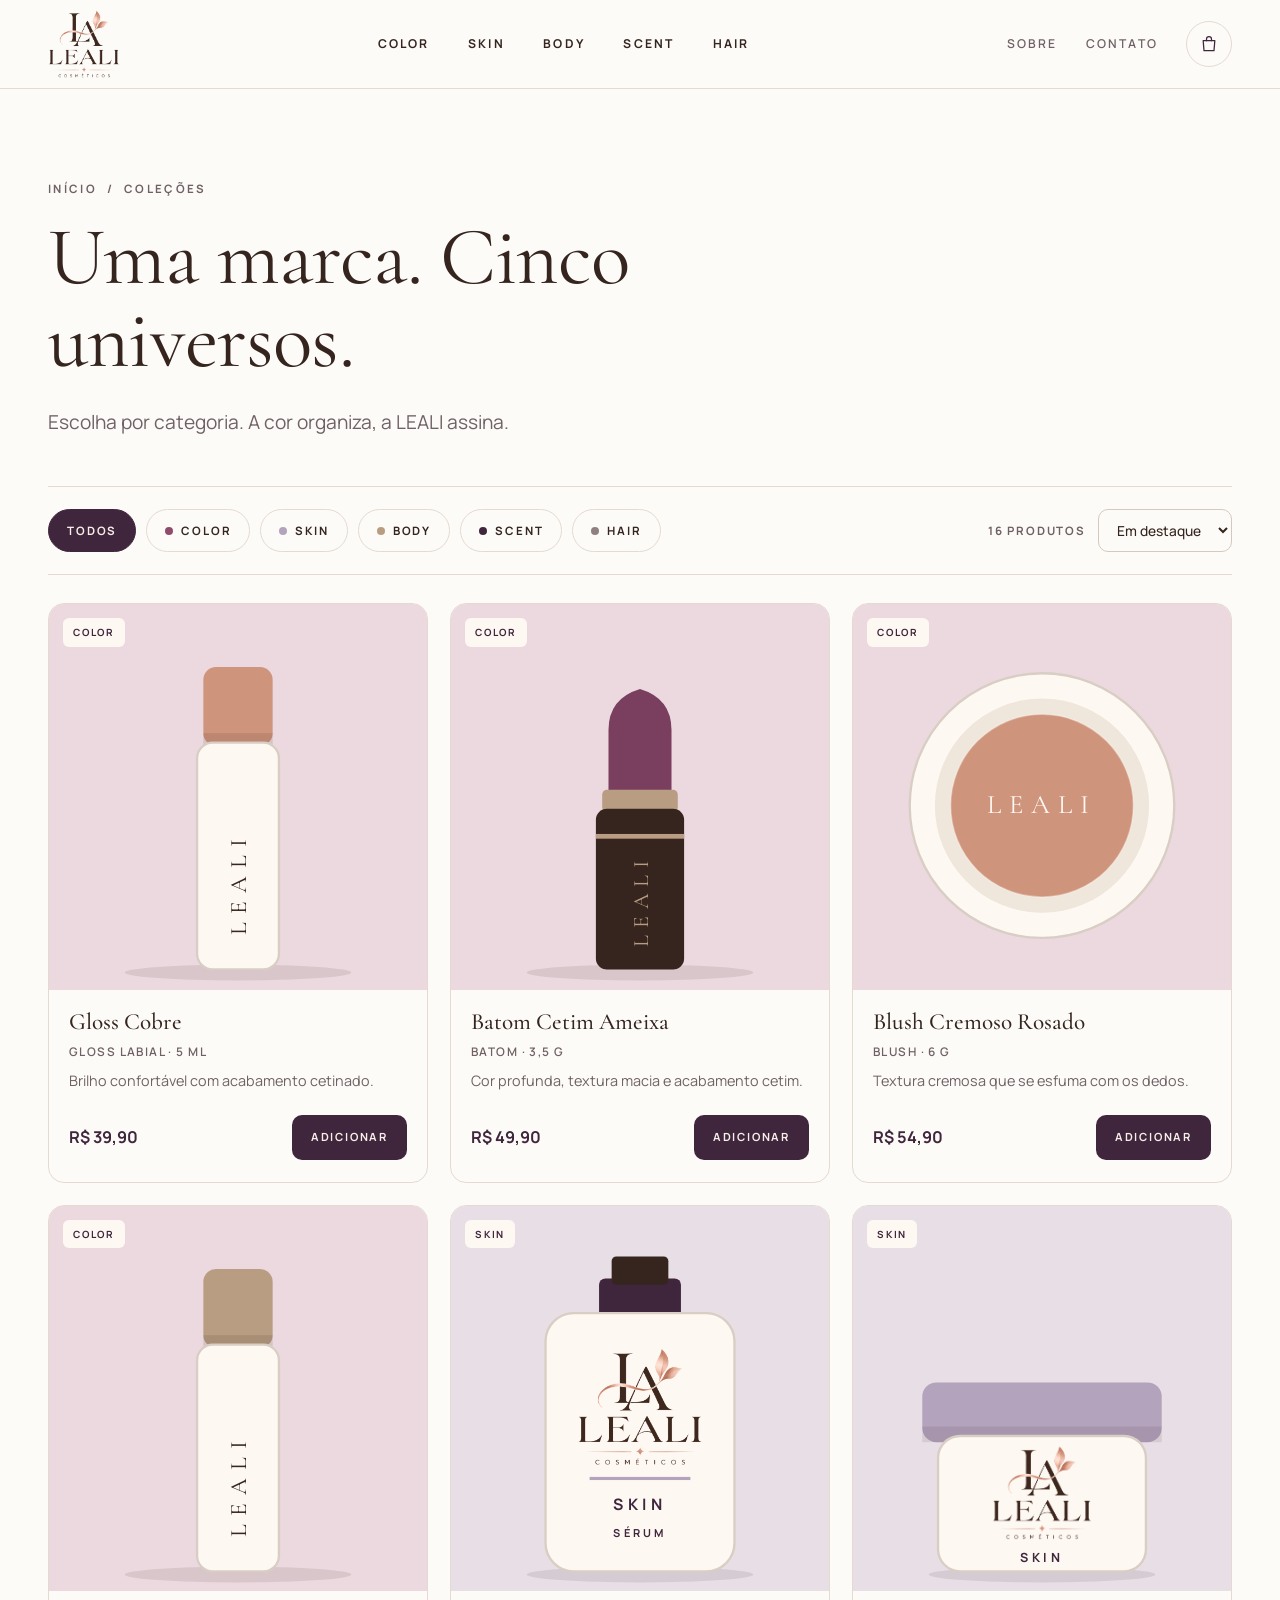
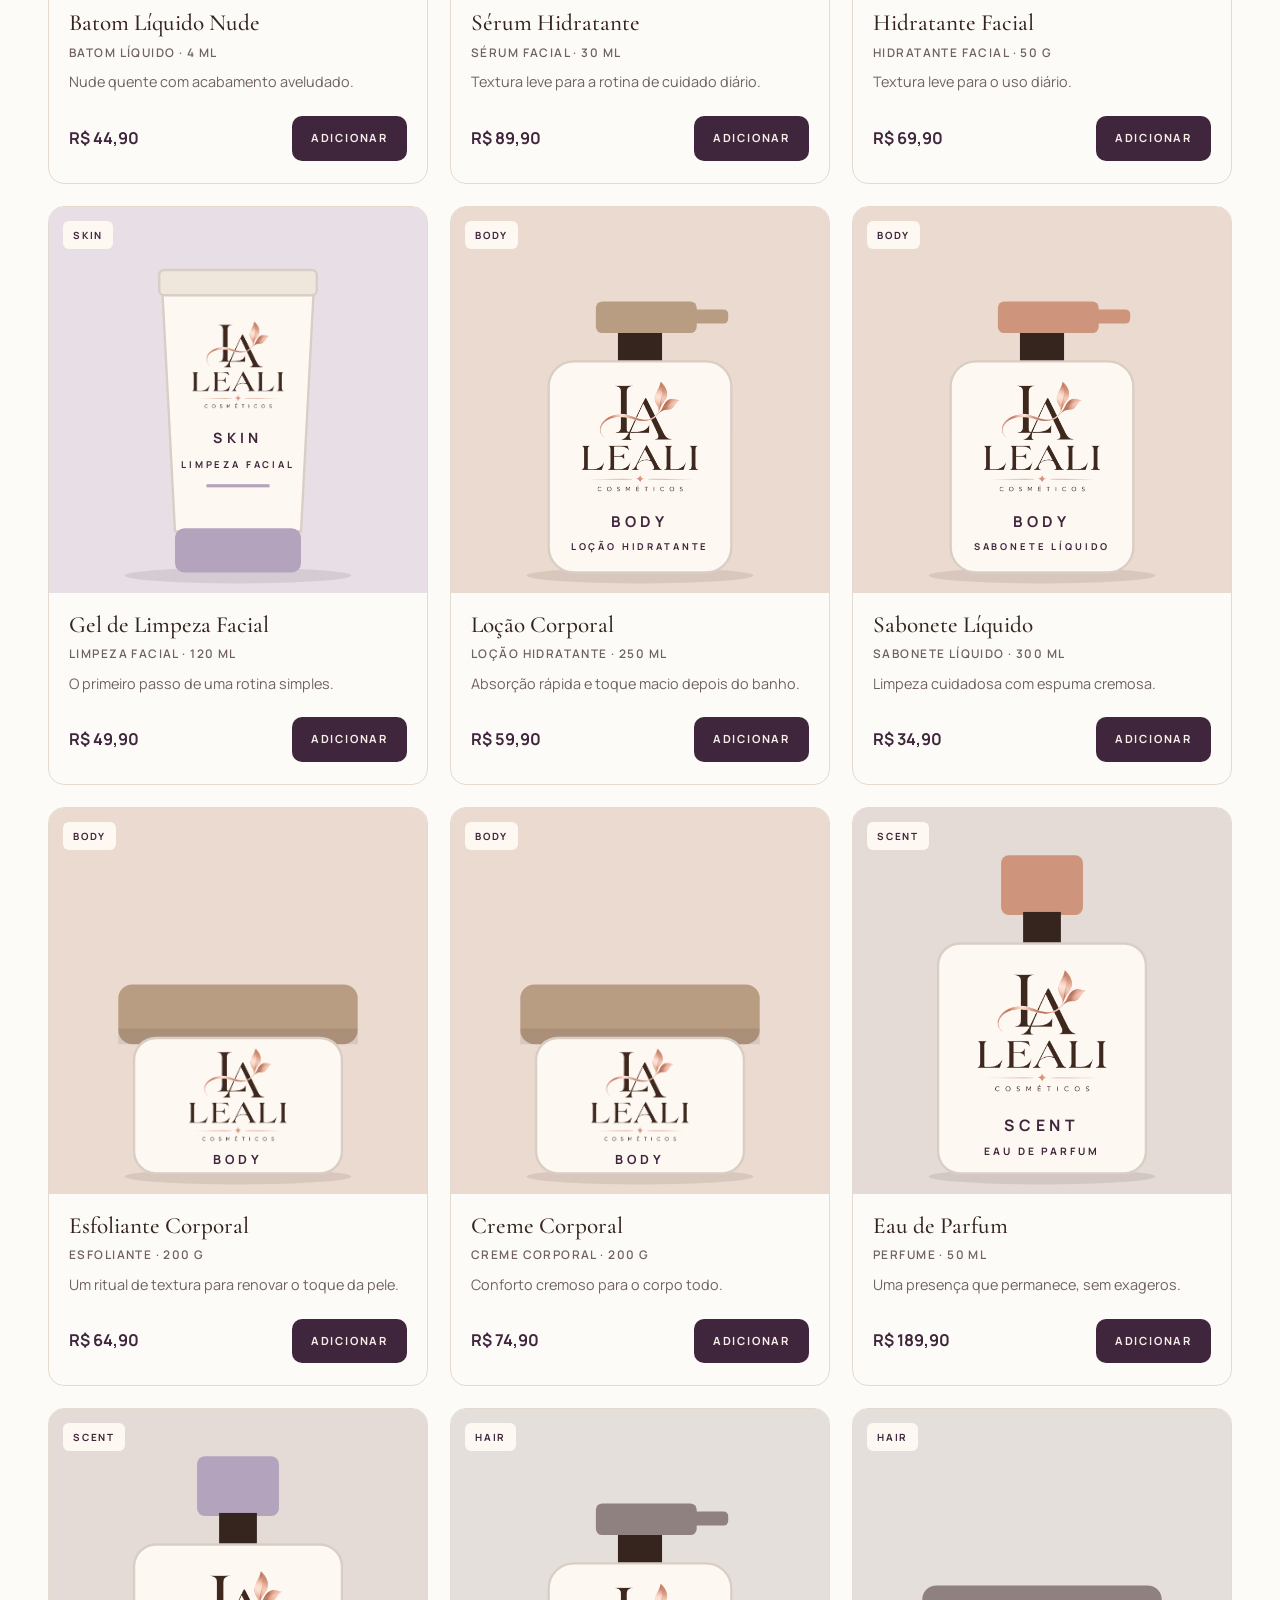
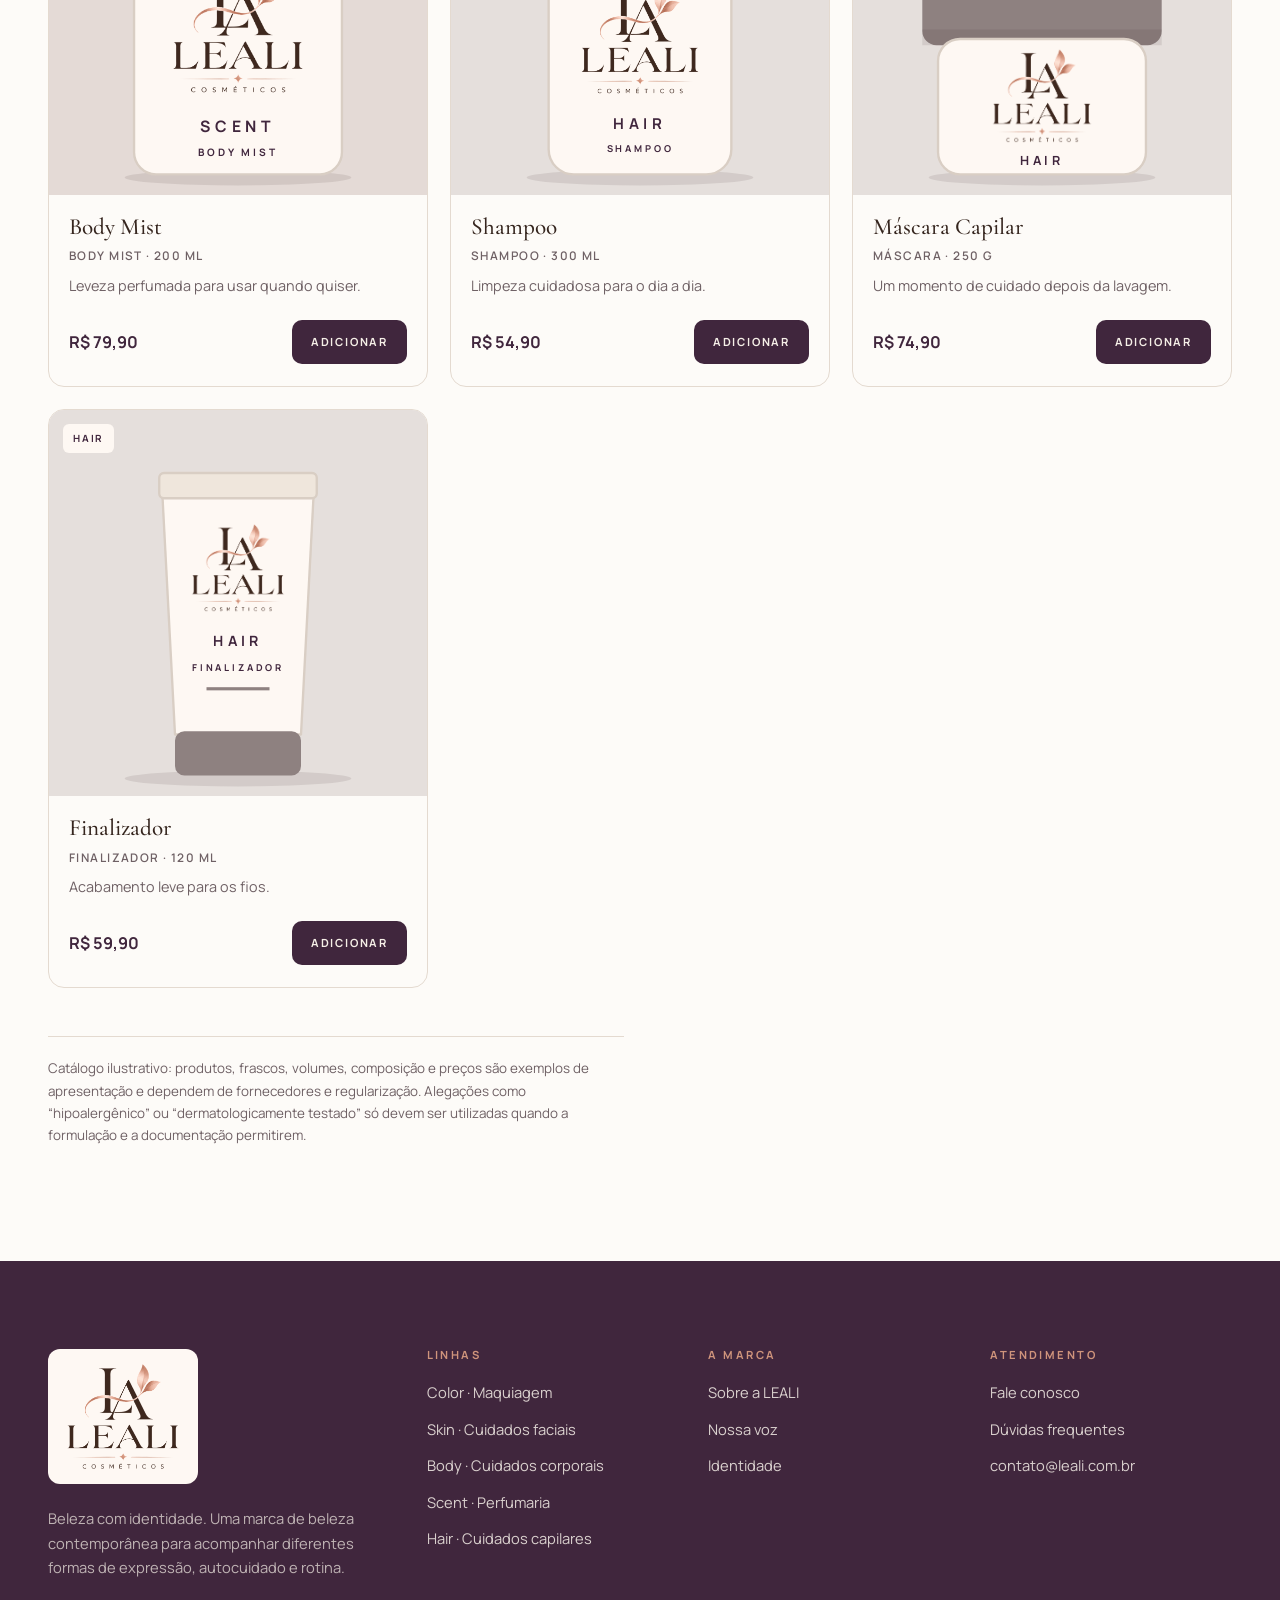
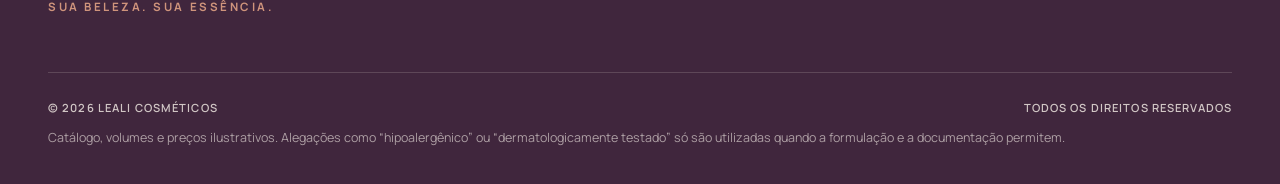
==== colecoes.html @ a70179df "Site LEALI Cosméticos Site estático baseado no Manual de Identidade Visual: Início, Coleções, Sobre " ====
<!doctype html>
<html lang="pt-BR">
<head>
<meta charset="utf-8">
<meta name="viewport" content="width=device-width, initial-scale=1">
<title>Coleções — LEALI Cosméticos</title>
<meta name="description" content="Conheça as cinco linhas LEALI: Color, Skin, Body, Scent e Hair. Maquiagem, cuidados faciais, corporais, perfumaria e cabelos.">
<meta name="theme-color" content="#40263D">
<link rel="icon" href="assets/favicon.svg" type="image/svg+xml">
<meta property="og:type" content="website">
<meta property="og:locale" content="pt_BR">
<meta property="og:site_name" content="LEALI Cosméticos">
<meta property="og:title" content="Coleções — LEALI Cosméticos">
<meta property="og:description" content="Conheça as cinco linhas LEALI: Color, Skin, Body, Scent e Hair. Maquiagem, cuidados faciais, corporais, perfumaria e cabelos.">
<meta property="og:image" content="https://victorhmrod.github.io/leali/assets/og.png">
<link rel="preconnect" href="https://fonts.googleapis.com">
<link rel="preconnect" href="https://fonts.gstatic.com" crossorigin>
<link href="https://fonts.googleapis.com/css2?family=Cormorant+Garamond:ital,wght@0,300;0,400;0,500;0,600;1,300;1,400;1,500&family=Manrope:wght@400;500;600;700;800&display=swap" rel="stylesheet">
<link rel="stylesheet" href="css/style.css">
</head>
<body data-page="colecoes">
<div id="site-header"></div>
<main id="conteudo">

<section class="page-hero">
  <div class="container">
    <nav class="crumbs" aria-label="Você está em"><a href="index.html">Início</a><span>/</span><span>Coleções</span></nav>
    <h1 class="display">Uma marca. Cinco universos.</h1>
    <p class="lead">Escolha por categoria. A cor organiza, a LEALI assina.</p>
  </div>
</section>
<section class="section" style="padding-top:0">
  <div class="container">
    <div class="shop-top">
      <div class="chips" id="chips" role="group" aria-label="Filtrar por linha"></div>
      <div class="sort"><span id="count" aria-live="polite"></span><label for="sort" class="sr-only">Ordenar por</label>
        <select class="select" id="sort"><option value="rel">Em destaque</option><option value="asc">Menor preço</option><option value="desc">Maior preço</option><option value="az">Nome (A–Z)</option></select>
      </div>
    </div>
    <div class="line-banner" id="line-banner" hidden></div>
    <div class="product-grid product-grid--3" id="shop-grid" style="margin-top:28px"></div>
    <p class="demo-note">Catálogo ilustrativo: produtos, frascos, volumes, composição e preços são exemplos de apresentação e dependem de fornecedores e regularização. Alegações como “hipoalergênico” ou “dermatologicamente testado” só devem ser utilizadas quando a formulação e a documentação permitirem.</p>
  </div>
</section>
</main>
<div id="site-footer"></div>
<script src="js/config.js"></script>
<script src="js/products.js"></script>
<script src="js/main.js"></script>
</body>
</html>
---- css/style.css ----
/* ==========================================================
   LEALI Cosméticos — folha de estilo
   Identidade: Manual de Identidade Visual (Edição 02)
   Tipografia: Cormorant Garamond (editorial) + Manrope (funcional)
   Sem neons, sem brilhos, sem degradês chamativos: só a paleta da marca.
   ========================================================== */

:root {
  /* Paleta oficial */
  --ameixa: #40263D;
  --ameixa-hover: #523250;
  --marfim: #F5EFE7;
  --cacau: #35251E;
  --cobre: #CF947C;
  --lavanda: #B4A3BD;
  --champagne: #B99D83;

  /* Apoio */
  --arte: #FEF8F3;          /* fundo da arte original da logo */
  --papel: #FDFBF8;         /* branco quente das páginas claras */
  --linha: #E4DAD0;
  --texto: #35251E;
  --texto-suave: #6F6165;
  --cobre-texto: #9C5B45;   /* cobre escurecido para texto sobre fundo claro */

  /* Cores das linhas */
  --color: #8E4C6A;
  --skin: #B4A3BD;
  --body: #B99D83;
  --scent: #40263D;
  --hair: #8E8180;

  /* Tons de fundo das linhas (suaves) */
  --tint-color: #EBD9DF;
  --tint-skin: #E8DFE6;
  --tint-body: #EBDACF;
  --tint-scent: #E4DAD6;
  --tint-hair: #E5DFDC;

  --serif: "Cormorant Garamond", "Cormorant", Georgia, "Times New Roman", serif;
  --sans: "Manrope", system-ui, -apple-system, "Segoe UI", Roboto, Helvetica, Arial, sans-serif;

  --raio: 16px;
  --raio-sm: 10px;
  --container: 1240px;
  --gutter: clamp(20px, 4vw, 48px);
  --header-h: 88px;
  --ease: cubic-bezier(.2, .7, .2, 1);
}

*, *::before, *::after { box-sizing: border-box; }
html { scroll-behavior: smooth; -webkit-text-size-adjust: 100%; }
body {
  margin: 0;
  font-family: var(--sans);
  font-size: 1rem;
  line-height: 1.65;
  color: var(--texto);
  background: var(--papel);
  -webkit-font-smoothing: antialiased;
  text-rendering: optimizeLegibility;
}
img, svg { max-width: 100%; display: block; }
a { color: inherit; text-decoration: none; }
button { font: inherit; color: inherit; cursor: pointer; }
h1, h2, h3, h4 { margin: 0; font-family: var(--serif); font-weight: 400; line-height: 1.08; letter-spacing: -0.01em; }
p { margin: 0; }
ul { margin: 0; padding: 0; list-style: none; }
:focus-visible { outline: 2px solid var(--ameixa); outline-offset: 3px; border-radius: 4px; }
.sr-only { position: absolute; width: 1px; height: 1px; overflow: hidden; clip: rect(0 0 0 0); white-space: nowrap; }
.skip { position: absolute; left: 16px; top: -60px; background: var(--ameixa); color: var(--marfim); padding: 10px 16px; border-radius: 8px; z-index: 200; transition: top .2s; }
.skip:focus { top: 12px; }

.container { width: 100%; max-width: calc(var(--container) + var(--gutter) * 2); margin: 0 auto; padding-inline: var(--gutter); }
.section { padding-block: clamp(64px, 9vw, 120px); }
.section--marfim { background: var(--marfim); }
.section--ameixa { background: var(--ameixa); color: var(--marfim); }
.section--tight { padding-block: clamp(40px, 6vw, 72px); }

/* ---------- Tipografia de apoio ---------- */
.eyebrow {
  font-family: var(--sans);
  font-size: .72rem;
  font-weight: 700;
  letter-spacing: .24em;
  text-transform: uppercase;
  color: var(--ameixa);
}
.eyebrow .num { color: var(--cobre-texto); margin-right: .6em; }
.section--ameixa .eyebrow, .on-dark .eyebrow { color: var(--cobre); }
.section--ameixa .eyebrow .num, .on-dark .eyebrow .num { color: var(--cobre); }

.display { font-size: clamp(2.6rem, 6.4vw, 5.2rem); font-weight: 400; line-height: 1.02; }
.h2 { font-size: clamp(2.1rem, 4.4vw, 3.5rem); font-weight: 400; line-height: 1.06; }
.h3 { font-size: clamp(1.5rem, 2.4vw, 1.9rem); font-weight: 500; }
.lead { font-size: clamp(1.05rem, 1.5vw, 1.2rem); color: var(--texto-suave); max-width: 58ch; }
.section--ameixa .lead, .on-dark .lead { color: rgba(245, 239, 231, .78); }
.serif-italic { font-style: italic; font-weight: 400; }
.rule { width: 72px; height: 2px; background: var(--cobre); border: 0; margin: 0; }

.section-head { display: grid; gap: 14px; margin-bottom: clamp(36px, 5vw, 60px); }
.section-head .lead { margin-top: 4px; }
.section-head--row { grid-template-columns: 1fr auto; align-items: end; gap: 24px; }
@media (max-width: 720px) { .section-head--row { grid-template-columns: 1fr; } }

/* ---------- Botões ---------- */
.btn {
  display: inline-flex; align-items: center; justify-content: center; gap: .6em;
  font-family: var(--sans); font-size: .76rem; font-weight: 700; letter-spacing: .16em; text-transform: uppercase;
  padding: 16px 28px; border-radius: 10px; border: 1px solid transparent;
  transition: background-color .25s var(--ease), color .25s var(--ease), border-color .25s var(--ease), transform .25s var(--ease);
}
.btn:active { transform: translateY(1px); }
.btn--primary { background: var(--ameixa); color: var(--marfim); }
.btn--primary:hover { background: var(--ameixa-hover); }
.btn--light { background: var(--marfim); color: var(--ameixa); }
.btn--light:hover { background: #fff; }
.btn--ghost { border-color: var(--ameixa); color: var(--ameixa); background: transparent; }
.btn--ghost:hover { background: var(--ameixa); color: var(--marfim); }
.on-dark .btn--ghost, .section--ameixa .btn--ghost { border-color: rgba(245,239,231,.55); color: var(--marfim); }
.on-dark .btn--ghost:hover, .section--ameixa .btn--ghost:hover { background: var(--marfim); color: var(--ameixa); }
.btn--sm { padding: 12px 18px; font-size: .7rem; }
.btn--block { width: 100%; }
.link-arrow { font-size: .74rem; font-weight: 700; letter-spacing: .16em; text-transform: uppercase; color: var(--ameixa); border-bottom: 1px solid var(--cobre); padding-bottom: 4px; transition: color .2s, border-color .2s; }
.link-arrow:hover { color: var(--cobre-texto); border-color: var(--ameixa); }

/* ---------- Header ---------- */
#site-header { position: sticky; top: 0; z-index: 60; }
.site-header { background: var(--papel); border-bottom: 1px solid var(--linha); }
.header-inner { display: grid; grid-template-columns: auto 1fr auto; align-items: center; gap: 32px; min-height: var(--header-h); }
.brand { display: block; line-height: 0; }
.brand img { height: 68px; width: auto; }
.main-nav { display: flex; justify-content: center; gap: clamp(18px, 3vw, 44px); }
.main-nav a, .header-links a {
  font-size: .76rem; font-weight: 700; letter-spacing: .18em; text-transform: uppercase;
  padding: 8px 0; position: relative; color: var(--cacau);
}
.main-nav a::after, .header-links a::after {
  content: ""; position: absolute; left: 0; right: 0; bottom: 2px; height: 1px; background: var(--cobre);
  transform: scaleX(0); transform-origin: left; transition: transform .3s var(--ease);
}
.main-nav a:hover::after, .main-nav a[aria-current="page"]::after, .header-links a:hover::after, .header-links a[aria-current="page"]::after { transform: scaleX(1); }
.header-actions { display: flex; align-items: center; gap: 28px; }
.header-links { display: flex; gap: 28px; }
.header-links a { font-weight: 600; color: var(--texto-suave); }
.icon-btn { position: relative; display: grid; place-items: center; width: 46px; height: 46px; border-radius: 50%; border: 1px solid var(--linha); background: transparent; transition: border-color .2s, background-color .2s; }
.icon-btn:hover { border-color: var(--ameixa); }
.icon-btn svg { width: 20px; height: 20px; stroke: var(--ameixa); fill: none; stroke-width: 1.5; stroke-linecap: round; stroke-linejoin: round; }
.cart-count {
  position: absolute; top: -4px; right: -4px; min-width: 20px; height: 20px; padding: 0 5px; border-radius: 10px;
  background: var(--ameixa); color: var(--marfim); font-size: .68rem; font-weight: 700; display: grid; place-items: center; line-height: 1;
}
.cart-count[data-n="0"] { display: none; }
.menu-btn { display: none; }

@media (max-width: 1080px) {
  .header-links { display: none; }
}
@media (max-width: 880px) {
  :root { --header-h: 76px; }
  .brand img { height: 56px; }
  .header-inner { grid-template-columns: auto 1fr; }
  .header-actions { justify-self: end; gap: 12px; }
  .menu-btn { display: grid; }
  .main-nav {
    position: fixed; inset: var(--header-h) 0 auto 0; background: var(--papel); border-bottom: 1px solid var(--linha);
    flex-direction: column; justify-content: flex-start; gap: 0; padding: 12px var(--gutter) 28px;
    transform: translateY(-8px); opacity: 0; visibility: hidden; transition: opacity .25s var(--ease), transform .25s var(--ease), visibility .25s;
    max-height: calc(100dvh - var(--header-h)); overflow: auto;
  }
  .main-nav.is-open { transform: none; opacity: 1; visibility: visible; }
  .main-nav a { padding: 18px 0; border-bottom: 1px solid var(--linha); font-size: .82rem; }
  .main-nav a::after { display: none; }
  .main-nav .nav-extra { display: block; }
}
.main-nav .nav-extra { display: none; }

/* ---------- Hero ---------- */
.hero { padding-block: clamp(20px, 3vw, 36px) clamp(40px, 6vw, 80px); }
.hero-grid { display: grid; grid-template-columns: 1.25fr 1fr; gap: 20px; }
.hero-panel {
  background: var(--ameixa); color: var(--marfim); border-radius: 20px;
  padding: clamp(32px, 5vw, 72px); display: flex; flex-direction: column; justify-content: space-between; gap: 56px; min-height: clamp(460px, 62vh, 640px);
  position: relative; overflow: hidden;
}
.hero-panel::before { /* moldura fina, como no fechamento do manual */
  content: ""; position: absolute; inset: 14px; border: 1px solid rgba(245, 239, 231, .16); border-radius: 12px; pointer-events: none;
}
.hero-panel .eyebrow { color: var(--cobre); position: relative; }
.hero-panel .display { margin: 18px 0 0; position: relative; }
.hero-panel .display span { display: block; }
.hero-panel p { max-width: 44ch; color: rgba(245, 239, 231, .8); margin-top: 24px; }
.hero-cta { display: flex; flex-wrap: wrap; gap: 14px; position: relative; }
.hero-art { background: var(--tint-skin); border-radius: 20px; display: grid; place-items: center; padding: clamp(24px, 4vw, 56px); }
.hero-art .logo-card { background: var(--arte); border-radius: 14px; padding: clamp(20px, 3vw, 40px); width: min(100%, 440px); aspect-ratio: 1 / 1; display: grid; place-items: center; }
.hero-art .logo-card img { width: 100%; height: auto; }
@media (max-width: 960px) { .hero-grid { grid-template-columns: 1fr; } .hero-panel { min-height: 0; } }

/* ---------- Pilares / faixa ---------- */
.ribbon { background: var(--ameixa); color: var(--marfim); border-radius: 12px; padding: 18px 28px; font-size: .72rem; font-weight: 700; letter-spacing: .2em; text-transform: uppercase; display: flex; flex-wrap: wrap; gap: 8px 22px; align-items: center; justify-content: center; text-align: center; }
.ribbon i { width: 5px; height: 5px; border-radius: 50%; background: var(--cobre); display: inline-block; }

.pillars { display: grid; grid-template-columns: repeat(4, 1fr); gap: 20px; }
.pillar { background: var(--marfim); border-radius: var(--raio); padding: 28px 26px 32px; display: grid; gap: 14px; align-content: start; }
.section--marfim .pillar { background: var(--papel); }
.pillar .n { font-size: .78rem; font-weight: 700; letter-spacing: .1em; color: var(--cobre-texto); }
.pillar h3 { font-family: var(--sans); font-size: .9rem; font-weight: 700; letter-spacing: .14em; text-transform: uppercase; color: var(--ameixa); line-height: 1.3; }
.pillar p { font-size: .94rem; color: var(--texto-suave); }
@media (max-width: 1000px) { .pillars { grid-template-columns: repeat(2, 1fr); } }
@media (max-width: 560px) { .pillars { grid-template-columns: 1fr; } }

/* ---------- Universos (linhas) ---------- */
.universes { display: grid; grid-template-columns: repeat(5, 1fr); gap: 16px; }
.universe { background: var(--papel); border: 1px solid var(--linha); border-radius: var(--raio); overflow: hidden; display: flex; flex-direction: column; transition: transform .35s var(--ease), border-color .25s; }
.universe:hover { transform: translateY(-4px); border-color: var(--champagne); }
.universe-bar { height: 18px; background: var(--c); }
.universe-body { padding: 28px 22px 26px; display: flex; flex-direction: column; gap: 6px; flex: 1; }
.universe .brandword { font-family: var(--serif); font-size: 1.7rem; letter-spacing: .02em; color: var(--cacau); }
.universe .lname { font-size: 1.08rem; font-weight: 800; letter-spacing: .14em; text-transform: uppercase; color: var(--ameixa); margin-bottom: 18px; }
.universe .cat { font-size: .92rem; font-weight: 600; }
.universe .desc { font-size: .86rem; color: var(--texto-suave); margin-bottom: 26px; }
.universe .tick { margin-top: auto; width: 64px; height: 4px; background: var(--c); border-radius: 2px; transition: width .35s var(--ease); }
.universe:hover .tick { width: 100%; }
@media (max-width: 1100px) { .universes { grid-template-columns: repeat(3, 1fr); } }
@media (max-width: 720px) { .universes { grid-template-columns: repeat(2, 1fr); } }
@media (max-width: 460px) { .universes { grid-template-columns: 1fr; } }

/* ---------- Produtos ---------- */
.product-grid { display: grid; grid-template-columns: repeat(4, 1fr); gap: 22px; }
.product-grid--3 { grid-template-columns: repeat(3, 1fr); }
@media (max-width: 1100px) { .product-grid, .product-grid--3 { grid-template-columns: repeat(3, 1fr); } }
@media (max-width: 820px) { .product-grid, .product-grid--3 { grid-template-columns: repeat(2, 1fr); gap: 14px; } }
@media (max-width: 440px) { .product-grid, .product-grid--3 { grid-template-columns: 1fr; } }

.card { display: flex; flex-direction: column; background: var(--papel); border: 1px solid var(--linha); border-radius: var(--raio); overflow: hidden; transition: border-color .25s, transform .35s var(--ease); }
.card:hover { border-color: var(--champagne); transform: translateY(-3px); }
.card-visual { position: relative; background: var(--t, var(--tint-skin)); aspect-ratio: 1 / 1.02; display: block; width: 100%; border: 0; padding: 0; cursor: pointer; }
.card-visual svg { width: 100%; height: 100%; }
.card-tag { position: absolute; top: 14px; left: 14px; font-size: .62rem; font-weight: 700; letter-spacing: .18em; text-transform: uppercase; background: var(--arte); color: var(--ameixa); padding: 6px 10px; border-radius: 6px; }
.card-body { padding: 20px 20px 22px; display: flex; flex-direction: column; gap: 6px; flex: 1; }
.card-title { font-family: var(--serif); font-size: 1.45rem; line-height: 1.1; font-weight: 500; color: var(--cacau); text-align: left; background: none; border: 0; padding: 0; cursor: pointer; }
.card-title:hover { color: var(--ameixa); }
.card-meta { font-size: .74rem; font-weight: 600; letter-spacing: .12em; text-transform: uppercase; color: var(--texto-suave); }
.card-desc { font-size: .9rem; color: var(--texto-suave); margin-top: 2px; }
.card-foot { margin-top: auto; padding-top: 16px; display: flex; align-items: center; justify-content: space-between; gap: 10px; }
.price { font-weight: 700; font-size: 1.02rem; color: var(--ameixa); }

/* ---------- Duas colunas editoriais ---------- */
.split { display: grid; grid-template-columns: 1fr 1fr; gap: clamp(32px, 6vw, 96px); align-items: center; }
.split--top { align-items: start; }
@media (max-width: 880px) { .split { grid-template-columns: 1fr; } }
.essence-text { font-family: var(--serif); font-size: clamp(1.5rem, 2.6vw, 2.15rem); line-height: 1.32; color: var(--cacau); }
.promise { margin-top: 36px; padding-top: 24px; border-top: 1px solid var(--linha); font-size: .94rem; color: var(--texto-suave); max-width: 52ch; }
.sign-card { background: var(--ameixa); border-radius: 20px; padding: clamp(20px, 3vw, 36px); color: var(--marfim); text-align: center; }
.sign-card .inner { background: var(--arte); border-radius: 12px; padding: clamp(20px, 3vw, 40px); }
.sign-card .inner img { margin-inline: auto; width: min(100%, 360px); }
.sign-card p { margin-top: 22px; font-size: .76rem; font-weight: 700; letter-spacing: .22em; text-transform: uppercase; }

/* ---------- Voz ---------- */
.voice-grid { display: grid; grid-template-columns: 1fr 1fr; gap: 20px; }
@media (max-width: 880px) { .voice-grid { grid-template-columns: 1fr; } }
.voice-card { border-radius: 20px; padding: clamp(28px, 4vw, 48px); }
.voice-card--light { background: var(--marfim); }
.voice-card--dark { background: var(--ameixa); color: var(--marfim); }
.voice-card h3.eyebrow { font-family: var(--sans); margin-bottom: 28px; }
.voice-list { display: grid; gap: 22px; }
.voice-list strong { display: block; font-size: 1.1rem; font-weight: 800; letter-spacing: .06em; text-transform: uppercase; }
.voice-list span { font-size: .9rem; color: var(--texto-suave); }
.msgs { display: grid; gap: 22px; }
.msgs dt { font-size: .68rem; font-weight: 700; letter-spacing: .22em; text-transform: uppercase; color: var(--lavanda); }
.msgs dd { margin: 4px 0 0; font-family: var(--serif); font-size: 1.55rem; line-height: 1.25; }

/* ---------- Newsletter ---------- */
.newsletter { display: grid; grid-template-columns: 1.1fr 1fr; gap: clamp(28px, 5vw, 80px); align-items: center; background: var(--marfim); border-radius: 20px; padding: clamp(32px, 5vw, 72px); }
@media (max-width: 880px) { .newsletter { grid-template-columns: 1fr; } }
.field { display: grid; gap: 8px; }
.field label { font-size: .68rem; font-weight: 700; letter-spacing: .2em; text-transform: uppercase; color: var(--ameixa); }
.input, .select, .textarea {
  width: 100%; font: inherit; font-size: .98rem; color: var(--texto); background: var(--papel);
  border: 1px solid #D5C9BD; border-radius: 10px; padding: 14px 16px; transition: border-color .2s, box-shadow .2s;
}
.textarea { min-height: 140px; resize: vertical; }
.input:focus, .select:focus, .textarea:focus { outline: none; border-color: var(--ameixa); box-shadow: 0 0 0 3px rgba(64, 38, 61, .1); }
.input::placeholder, .textarea::placeholder { color: #A99C98; }
.inline-form { display: flex; gap: 10px; flex-wrap: wrap; }
.inline-form .input { flex: 1 1 240px; }
.form-note { font-size: .8rem; color: var(--texto-suave); margin-top: 12px; }
.form-ok { display: none; margin-top: 16px; padding: 14px 16px; border-radius: 10px; background: var(--papel); border: 1px solid var(--champagne); font-size: .92rem; }
.form-ok.is-visible { display: block; }

/* ---------- Footer ---------- */
.site-footer { background: var(--ameixa); color: var(--marfim); padding-top: clamp(56px, 7vw, 88px); }
.footer-grid { display: grid; grid-template-columns: 1.4fr 1fr 1fr 1fr; gap: 40px; padding-bottom: 56px; }
@media (max-width: 880px) { .footer-grid { grid-template-columns: 1fr 1fr; } }
@media (max-width: 520px) { .footer-grid { grid-template-columns: 1fr; } }
.footer-logo { background: var(--arte); border-radius: 12px; padding: 14px 18px; width: 150px; margin-bottom: 22px; }
.footer-brand p { color: rgba(245, 239, 231, .7); font-size: .92rem; max-width: 34ch; }
.footer-tag { margin-top: 18px; font-size: .72rem !important; font-weight: 700; letter-spacing: .22em; text-transform: uppercase; color: var(--cobre) !important; }
.footer-col h4 { font-family: var(--sans); font-size: .7rem; font-weight: 700; letter-spacing: .22em; text-transform: uppercase; color: var(--cobre); margin-bottom: 18px; }
.footer-col li + li { margin-top: 10px; }
.footer-col a { font-size: .92rem; color: rgba(245, 239, 231, .85); transition: color .2s; }
.footer-col a:hover { color: #fff; text-decoration: underline; text-decoration-color: var(--cobre); text-underline-offset: 4px; }
.footer-bottom { border-top: 1px solid rgba(245, 239, 231, .16); padding-block: 26px 36px; display: grid; gap: 10px; font-size: .78rem; color: rgba(245, 239, 231, .6); }
.footer-bottom .row { display: flex; flex-wrap: wrap; justify-content: space-between; gap: 8px 24px; font-weight: 600; letter-spacing: .1em; text-transform: uppercase; font-size: .7rem; color: rgba(245, 239, 231, .8); }

/* ---------- Páginas internas ---------- */
.page-hero { padding-block: clamp(48px, 7vw, 96px) clamp(28px, 4vw, 48px); }
.page-hero .display { margin-top: 18px; max-width: 18ch; }
.page-hero .lead { margin-top: 24px; }
.crumbs { display: flex; gap: 10px; font-size: .72rem; font-weight: 700; letter-spacing: .2em; text-transform: uppercase; color: var(--texto-suave); }
.crumbs a:hover { color: var(--ameixa); }

/* ---------- Loja ---------- */
.shop-top { display: grid; grid-template-columns: 1fr auto; gap: 20px; align-items: center; padding-block: 22px; border-block: 1px solid var(--linha); }
.chips { display: flex; flex-wrap: wrap; gap: 10px; }
.chip { font-size: .72rem; font-weight: 700; letter-spacing: .16em; text-transform: uppercase; padding: 11px 18px; border-radius: 999px; border: 1px solid var(--linha); background: transparent; transition: background-color .2s, color .2s, border-color .2s; display: inline-flex; align-items: center; gap: 8px; }
.chip i { width: 8px; height: 8px; border-radius: 50%; background: var(--c, var(--cobre)); }
.chip:hover { border-color: var(--ameixa); }
.chip[aria-pressed="true"] { background: var(--ameixa); border-color: var(--ameixa); color: var(--marfim); }
.sort { display: flex; align-items: center; gap: 12px; font-size: .72rem; font-weight: 700; letter-spacing: .16em; text-transform: uppercase; color: var(--texto-suave); }
.sort .select { width: auto; padding: 10px 14px; font-size: .86rem; letter-spacing: 0; text-transform: none; font-weight: 500; }
@media (max-width: 820px) { .shop-top { grid-template-columns: 1fr; } }
.line-banner { margin-block: 28px 36px; border-radius: 20px; padding: clamp(26px, 4vw, 44px); background: var(--t, var(--marfim)); display: grid; grid-template-columns: 1fr auto; gap: 20px; align-items: center; }
.line-banner h2 { font-size: clamp(1.8rem, 3.4vw, 2.6rem); }
.line-banner p { margin-top: 8px; color: var(--texto-suave); max-width: 56ch; }
.line-banner .stamp { font-size: .7rem; font-weight: 700; letter-spacing: .22em; text-transform: uppercase; border: 1px solid var(--c, var(--ameixa)); color: var(--ameixa); padding: 10px 16px; border-radius: 999px; background: rgba(254, 248, 243, .6); }
@media (max-width: 640px) { .line-banner { grid-template-columns: 1fr; } }
.empty { text-align: center; padding: 64px 0; color: var(--texto-suave); }
.demo-note { margin-top: 48px; font-size: .84rem; color: var(--texto-suave); max-width: 72ch; border-top: 1px solid var(--linha); padding-top: 20px; }

/* ---------- Diálogo de produto ---------- */
dialog { border: 0; padding: 0; background: transparent; max-width: none; max-height: none; color: inherit; }
dialog::backdrop { background: rgba(53, 37, 30, .55); }
.pd { width: min(920px, calc(100vw - 32px)); margin: auto; background: var(--papel); border-radius: 20px; overflow: hidden; display: grid; grid-template-columns: 1fr 1fr; max-height: calc(100dvh - 32px); position: relative; }
.pd-visual { background: var(--t, var(--tint-skin)); min-height: 320px; }
.pd-visual svg { width: 100%; height: 100%; }
.pd-info { padding: clamp(24px, 4vw, 44px); display: flex; flex-direction: column; gap: 14px; overflow: auto; }
.pd-info h3 { font-size: clamp(1.9rem, 3vw, 2.5rem); font-weight: 500; }
.pd-info .eyebrow { color: var(--cobre-texto); }
.pd-list { display: grid; gap: 8px; margin-block: 6px; }
.pd-list li { padding-left: 22px; position: relative; font-size: .92rem; }
.pd-list li::before { content: ""; position: absolute; left: 0; top: .6em; width: 10px; height: 1px; background: var(--cobre); }
.pd-buy { margin-top: auto; padding-top: 18px; border-top: 1px solid var(--linha); display: grid; gap: 14px; }
.pd-price { font-family: var(--serif); font-size: 2rem; color: var(--ameixa); font-weight: 500; }
.pd-close { position: absolute; top: 14px; right: 14px; z-index: 2; background: var(--arte); }
.pd-fine { font-size: .76rem; color: var(--texto-suave); }
@media (max-width: 720px) { .pd { grid-template-columns: 1fr; overflow: auto; } .pd-visual { min-height: 0; aspect-ratio: 1 / .8; } }

.qty { display: inline-flex; align-items: center; border: 1px solid #D5C9BD; border-radius: 10px; overflow: hidden; background: var(--papel); }
.qty button { width: 40px; height: 40px; border: 0; background: transparent; font-size: 1.1rem; line-height: 1; }
.qty button:hover { background: var(--marfim); }
.qty output { min-width: 34px; text-align: center; font-weight: 700; font-size: .92rem; }
.pd-row { display: flex; gap: 12px; align-items: center; flex-wrap: wrap; }

/* ---------- Carrinho (gaveta) ---------- */
.overlay { position: fixed; inset: 0; background: rgba(53, 37, 30, .5); opacity: 0; visibility: hidden; transition: opacity .3s var(--ease), visibility .3s; z-index: 90; }
.overlay.is-open { opacity: 1; visibility: visible; }
.drawer { position: fixed; top: 0; right: 0; bottom: 0; width: min(440px, 100vw); background: var(--papel); z-index: 100; display: flex; flex-direction: column; transform: translateX(102%); transition: transform .4s var(--ease); box-shadow: -1px 0 0 var(--linha); }
.drawer.is-open { transform: none; }
.drawer-head { display: flex; align-items: center; justify-content: space-between; padding: 22px 26px; border-bottom: 1px solid var(--linha); }
.drawer-head h2 { font-size: 1.9rem; }
.drawer-body { flex: 1; overflow: auto; padding: 8px 26px; }
.drawer-foot { border-top: 1px solid var(--linha); padding: 22px 26px 26px; display: grid; gap: 14px; background: var(--marfim); }
.sum-row { display: flex; justify-content: space-between; align-items: baseline; font-size: .8rem; font-weight: 700; letter-spacing: .16em; text-transform: uppercase; }
.sum-row strong { font-family: var(--serif); font-size: 1.7rem; letter-spacing: 0; color: var(--ameixa); font-weight: 500; text-transform: none; }
.cart-empty { text-align: center; padding: 64px 12px; color: var(--texto-suave); display: grid; gap: 20px; justify-items: center; }
.cart-item { display: grid; grid-template-columns: 76px 1fr auto; gap: 16px; padding: 18px 0; border-bottom: 1px solid var(--linha); align-items: start; }
.cart-thumb { width: 76px; height: 76px; border-radius: 10px; overflow: hidden; background: var(--t, var(--tint-skin)); }
.cart-thumb svg { width: 100%; height: 100%; }
.ci-name { font-family: var(--serif); font-size: 1.2rem; line-height: 1.1; font-weight: 500; }
.ci-meta { font-size: .7rem; font-weight: 600; letter-spacing: .12em; text-transform: uppercase; color: var(--texto-suave); margin: 3px 0 10px; }
.ci-price { font-weight: 700; font-size: .95rem; color: var(--ameixa); }
.ci-remove { background: none; border: 0; padding: 0; margin-top: 8px; font-size: .72rem; text-decoration: underline; text-underline-offset: 3px; color: var(--texto-suave); }
.ci-remove:hover { color: var(--ameixa); }
.qty--sm button { width: 32px; height: 32px; }
.checkout-form { display: grid; gap: 16px; padding-block: 18px; }
.back-link { background: none; border: 0; padding: 0; font-size: .72rem; font-weight: 700; letter-spacing: .16em; text-transform: uppercase; color: var(--ameixa); text-decoration: underline; text-underline-offset: 4px; justify-self: start; }

.toast { position: fixed; left: 50%; bottom: 28px; transform: translate(-50%, 24px); background: var(--ameixa); color: var(--marfim); padding: 14px 22px; border-radius: 10px; font-size: .88rem; font-weight: 600; opacity: 0; visibility: hidden; transition: opacity .3s var(--ease), transform .3s var(--ease), visibility .3s; z-index: 120; max-width: calc(100vw - 32px); }
.toast.is-visible { opacity: 1; visibility: visible; transform: translate(-50%, 0); }

/* ---------- Sobre ---------- */
.palette { display: grid; grid-template-columns: repeat(6, 1fr); gap: 14px; }
.swatch { border-radius: 14px; overflow: hidden; border: 1px solid var(--linha); background: var(--papel); }
.swatch .chipc { height: 120px; background: var(--c); display: flex; align-items: flex-end; padding: 12px 14px; font-size: .72rem; font-weight: 700; letter-spacing: .12em; color: var(--tc, var(--marfim)); }
.swatch .sw-text { padding: 14px; }
.swatch strong { display: block; font-size: .74rem; letter-spacing: .14em; text-transform: uppercase; }
.swatch span { font-size: .8rem; color: var(--texto-suave); }
@media (max-width: 1000px) { .palette { grid-template-columns: repeat(3, 1fr); } }
@media (max-width: 560px) { .palette { grid-template-columns: repeat(2, 1fr); } }
.type-grid { display: grid; grid-template-columns: 1fr 1fr; gap: 20px; }
@media (max-width: 800px) { .type-grid { grid-template-columns: 1fr; } }
.type-card { border-radius: 20px; padding: clamp(26px, 4vw, 44px); min-height: 360px; display: flex; flex-direction: column; justify-content: space-between; gap: 32px; }
.type-card--a { background: var(--marfim); }
.type-card--b { background: var(--tint-skin); }
.type-card .big { font-family: var(--serif); font-size: clamp(2.8rem, 6vw, 4.6rem); line-height: .98; }
.type-card .prod { font-family: var(--sans); font-size: clamp(1.6rem, 3vw, 2.2rem); font-weight: 800; letter-spacing: .02em; color: var(--ameixa); text-transform: uppercase; }
.type-card .info { font-size: 1.1rem; margin-top: 18px; line-height: 1.7; }
.type-card .tag { font-size: .7rem; font-weight: 700; letter-spacing: .2em; text-transform: uppercase; color: var(--texto-suave); }

/* ---------- Contato / FAQ ---------- */
.contact-grid { display: grid; grid-template-columns: 1fr 1.15fr; gap: clamp(32px, 6vw, 88px); align-items: start; }
@media (max-width: 880px) { .contact-grid { grid-template-columns: 1fr; } }
.info-list { display: grid; gap: 26px; margin-top: 36px; }
.info-list dt { font-size: .7rem; font-weight: 700; letter-spacing: .22em; text-transform: uppercase; color: var(--cobre-texto); }
.info-list dd { margin: 6px 0 0; font-family: var(--serif); font-size: 1.5rem; line-height: 1.25; }
.form-card { background: var(--marfim); border-radius: 20px; padding: clamp(24px, 4vw, 48px); display: grid; gap: 20px; }
.form-row { display: grid; grid-template-columns: 1fr 1fr; gap: 16px; }
@media (max-width: 560px) { .form-row { grid-template-columns: 1fr; } }
.faq { border-top: 1px solid var(--linha); }
.faq details { border-bottom: 1px solid var(--linha); padding-block: 4px; }
.faq summary { list-style: none; cursor: pointer; display: flex; justify-content: space-between; align-items: center; gap: 20px; padding-block: 22px; font-family: var(--serif); font-size: 1.5rem; font-weight: 500; }
.faq summary::-webkit-details-marker { display: none; }
.faq summary::after { content: "+"; font-family: var(--sans); font-weight: 400; font-size: 1.6rem; color: var(--cobre-texto); transition: transform .3s var(--ease); }
.faq details[open] summary::after { transform: rotate(45deg); }
.faq details p { padding: 0 0 24px; color: var(--texto-suave); max-width: 70ch; }

/* ---------- Revelar ao rolar ---------- */
.js .reveal { opacity: 0; transform: translateY(14px); transition: opacity .8s var(--ease), transform .8s var(--ease); }
.js .reveal.is-in { opacity: 1; transform: none; }
@media (prefers-reduced-motion: reduce) {
  html { scroll-behavior: auto; }
  *, *::before, *::after { transition-duration: .01ms !important; animation-duration: .01ms !important; }
  .js .reveal { opacity: 1; transform: none; }
}
body.no-scroll { overflow: hidden; }
[hidden] { display: none !important; }
section[id] { scroll-margin-top: var(--header-h); }
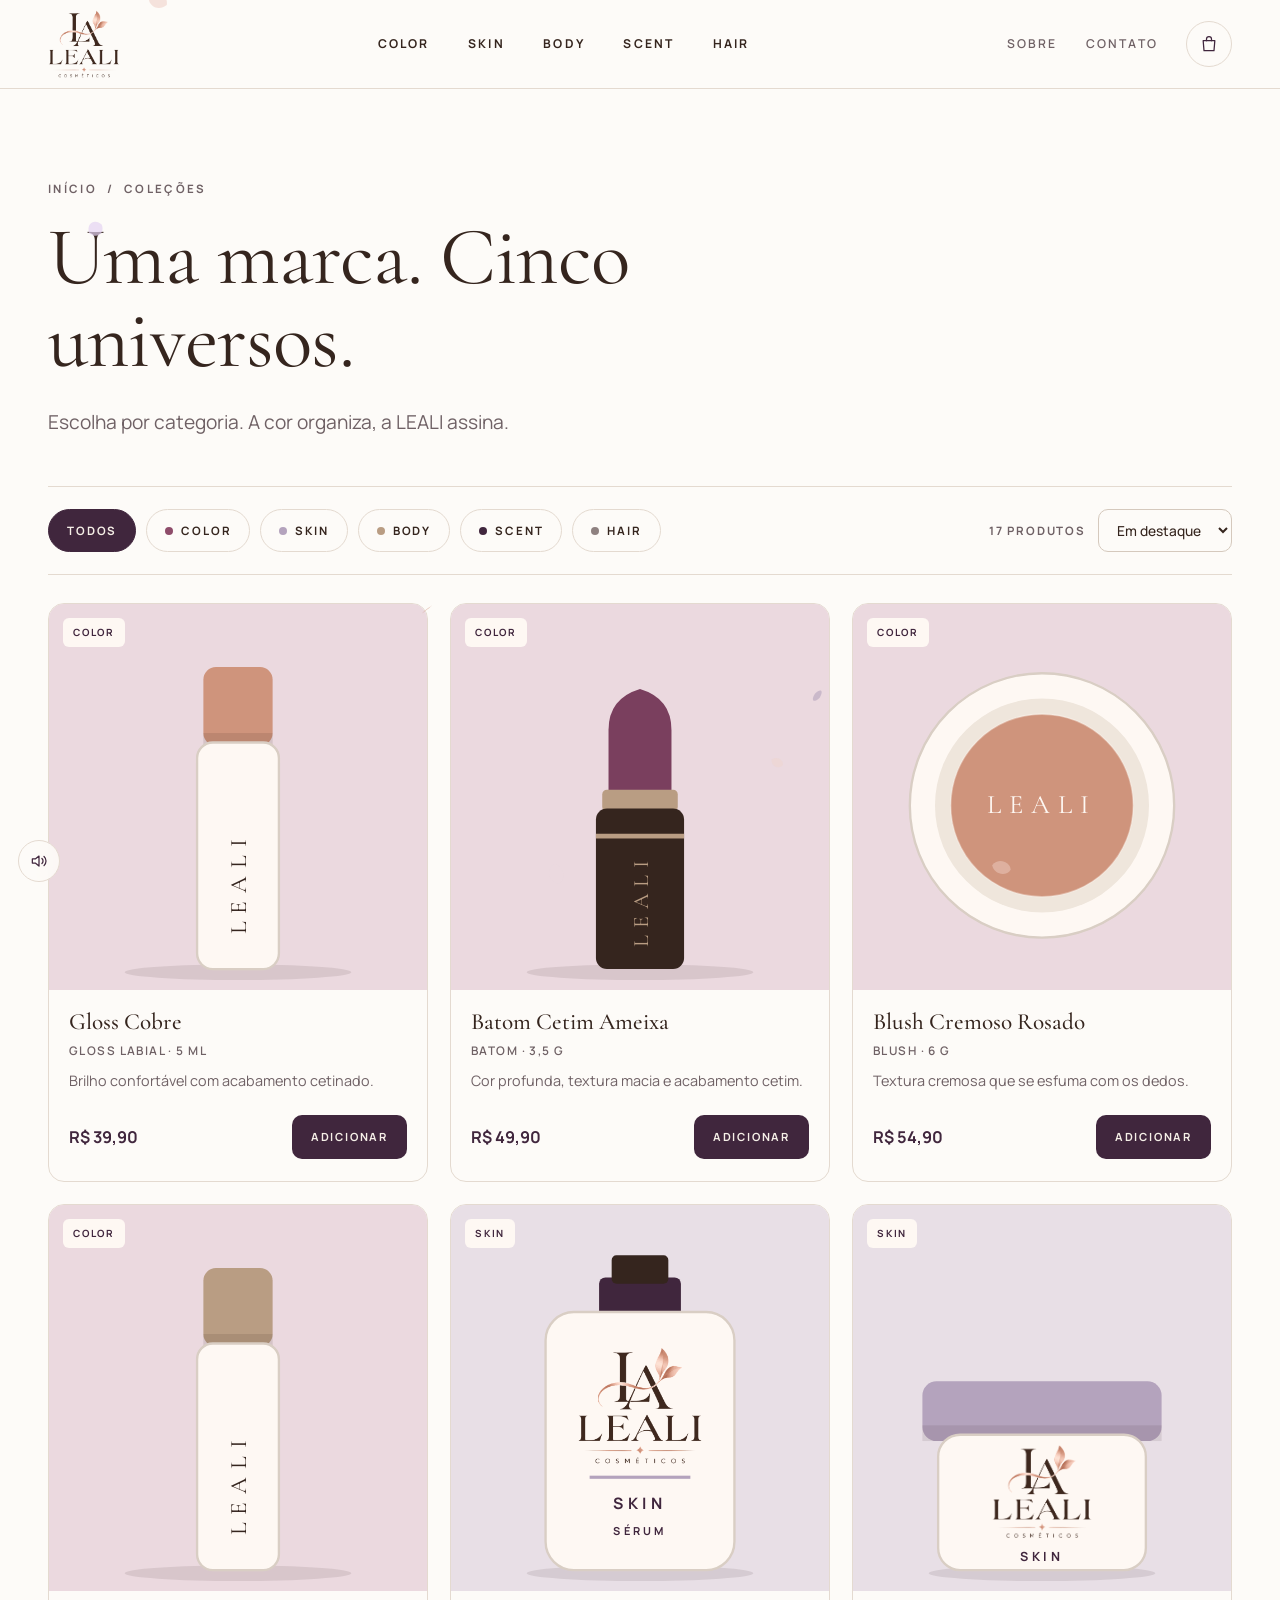
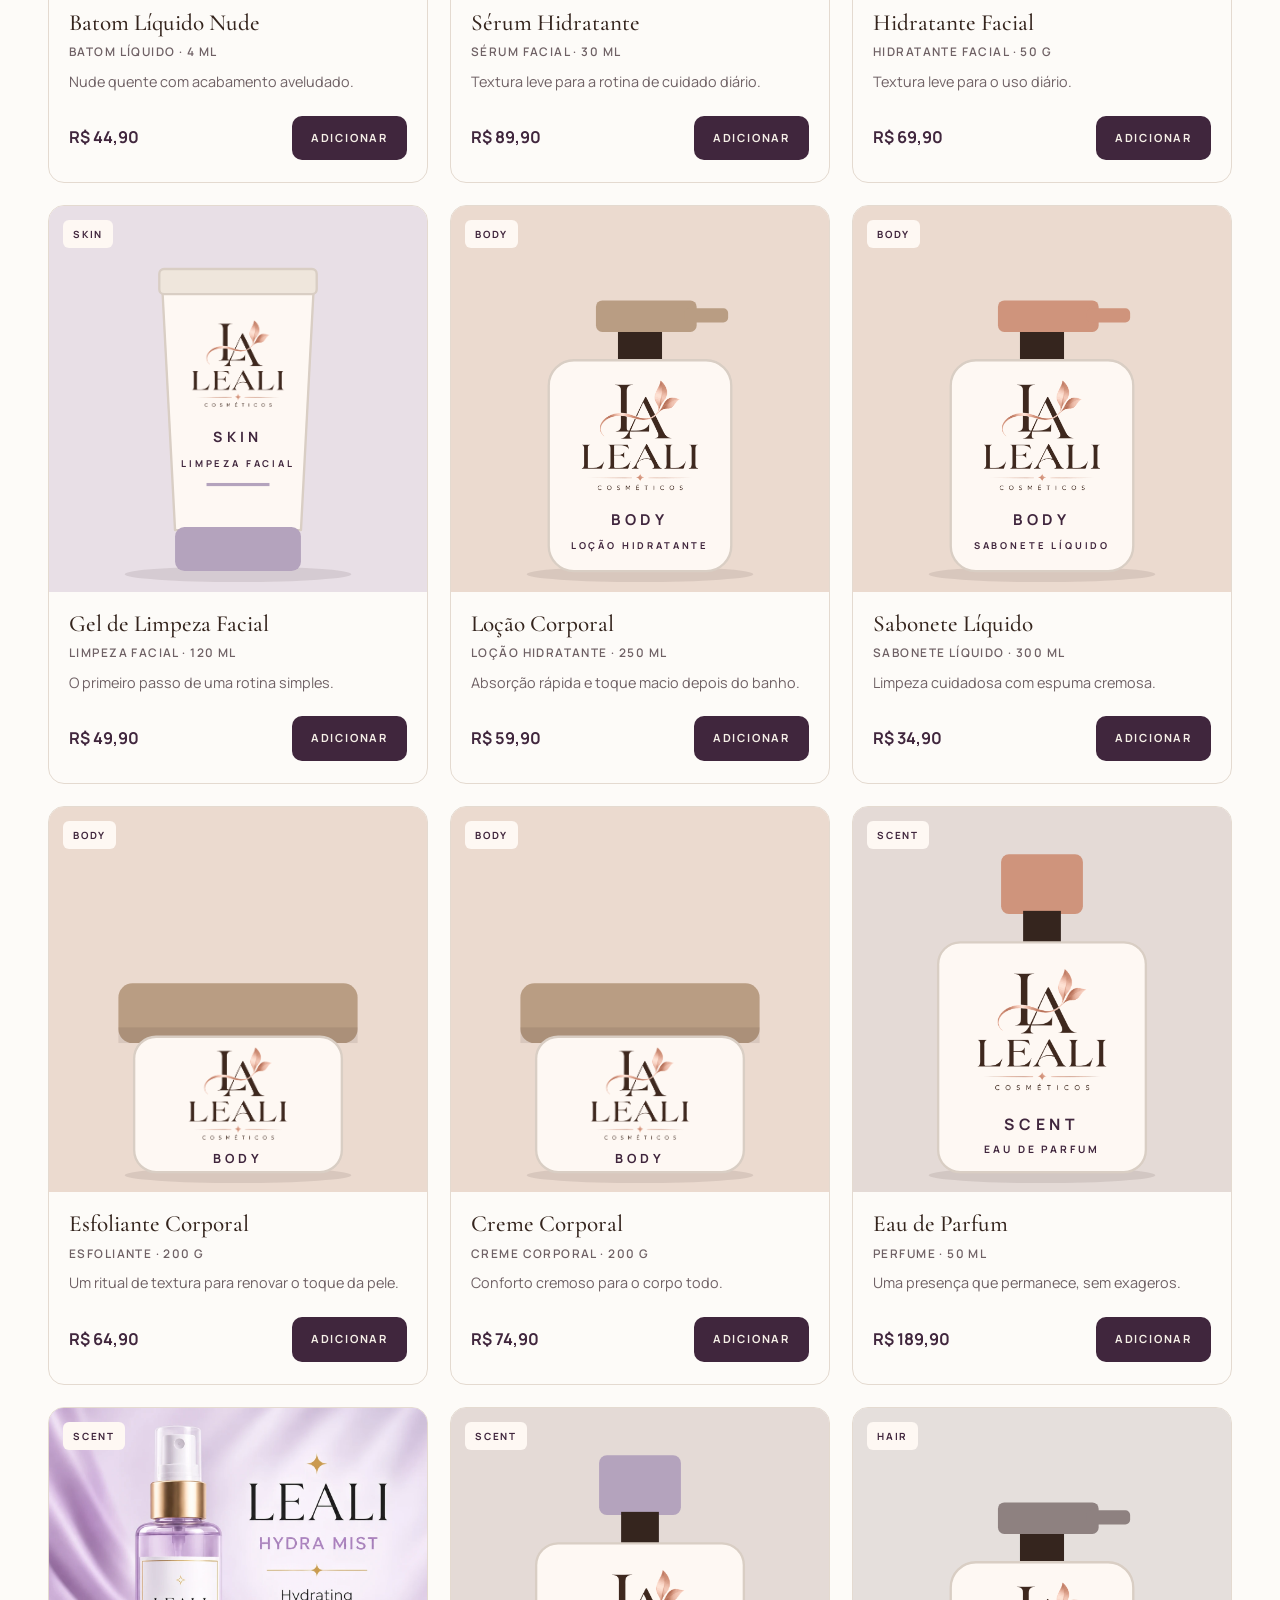
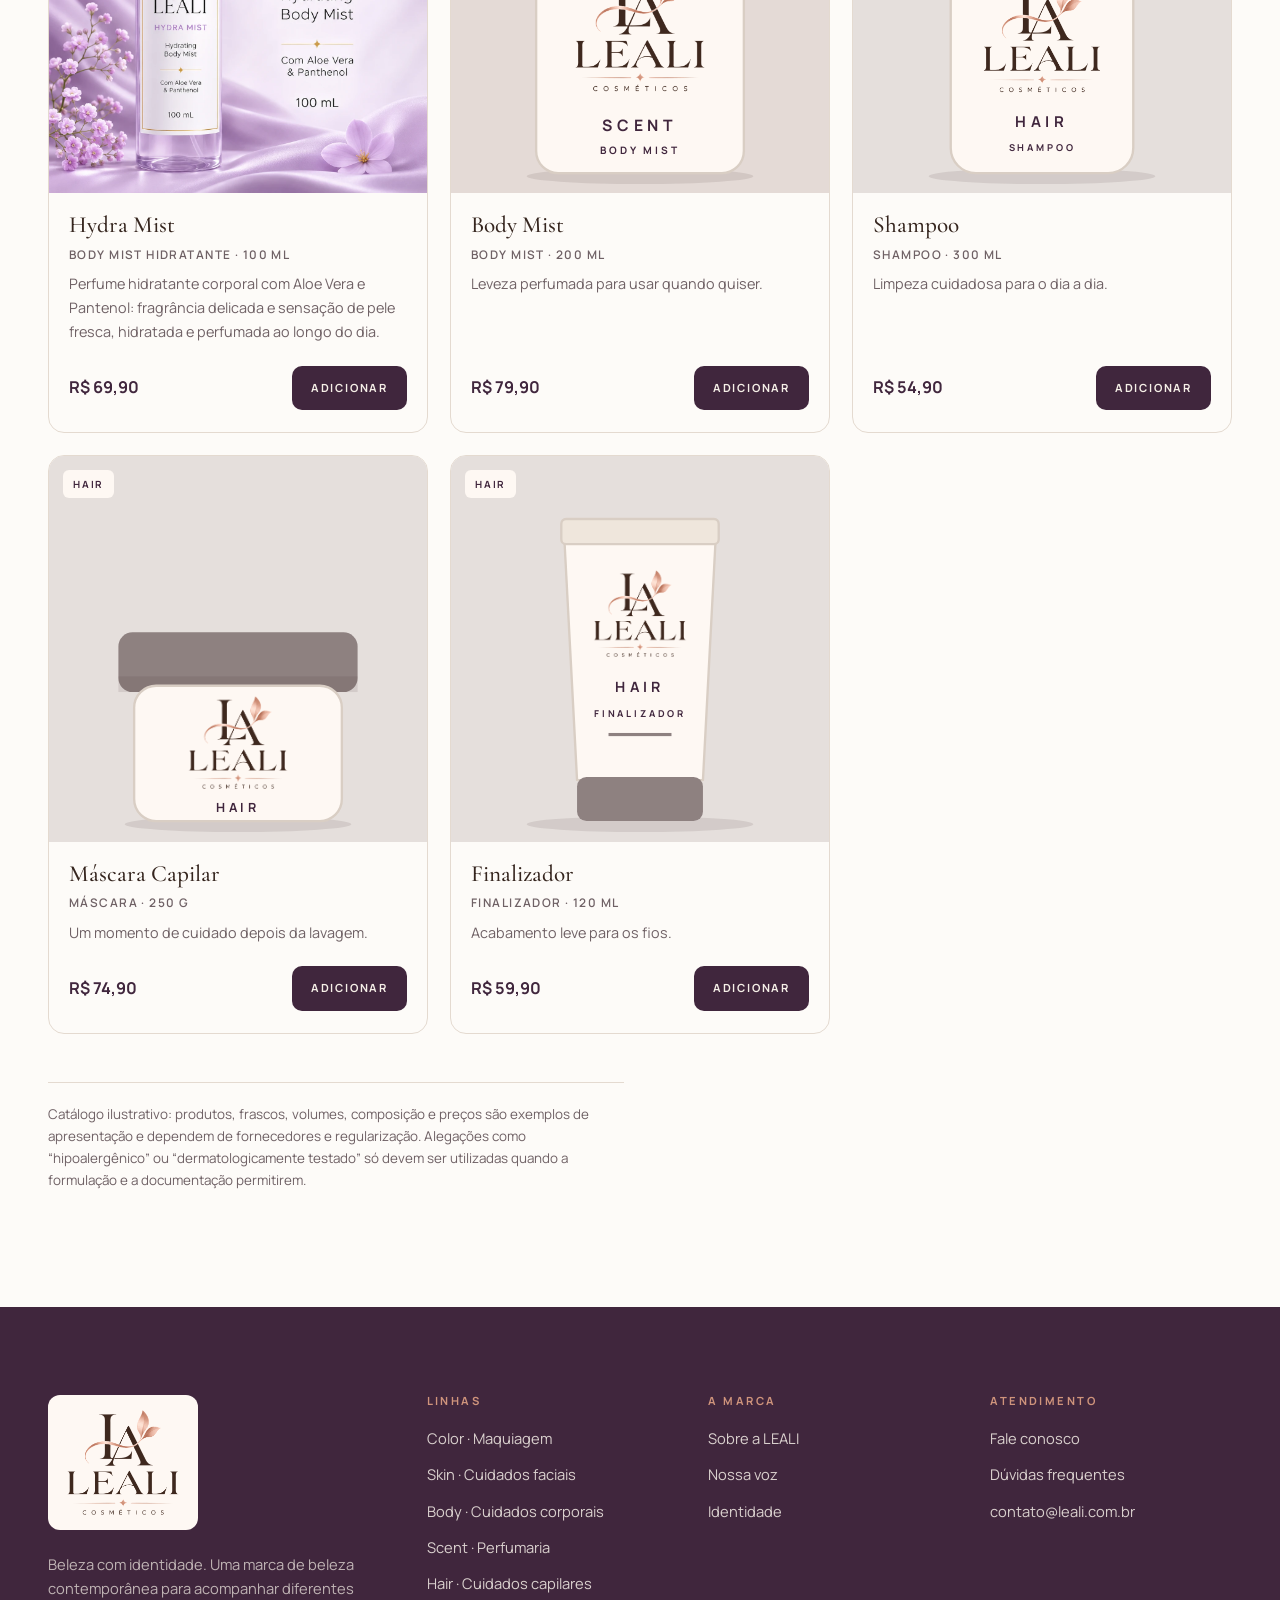
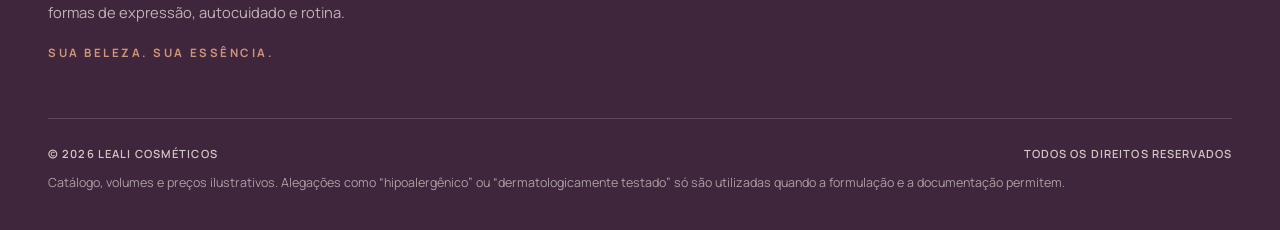
==== commit 4467dc79: "Adiciona Hydra Mist e camada de efeitos interativos - Produto Hydra Mist (linha Scent) com foto e de" ====
--- a/colecoes.html
+++ b/colecoes.html
@@ -17,6 +17,7 @@
 <link rel="preconnect" href="https://fonts.gstatic.com" crossorigin>
 <link href="https://fonts.googleapis.com/css2?family=Cormorant+Garamond:ital,wght@0,300;0,400;0,500;0,600;1,300;1,400;1,500&family=Manrope:wght@400;500;600;700;800&display=swap" rel="stylesheet">
 <link rel="stylesheet" href="css/style.css">
+<link rel="stylesheet" href="css/fx.css">
 </head>
 <body data-page="colecoes">
 <div id="site-header"></div>
@@ -47,5 +48,6 @@
 <script src="js/config.js"></script>
 <script src="js/products.js"></script>
 <script src="js/main.js"></script>
+<script src="js/fx.js"></script>
 </body>
 </html>
--- a/css/style.css
+++ b/css/style.css
@@ -426,3 +426,12 @@
 body.no-scroll { overflow: hidden; }
 [hidden] { display: none !important; }
 section[id] { scroll-margin-top: var(--header-h); }
+
+/* Produto com foto real */
+.card-visual img, .pd-visual img, .cart-thumb img { width: 100%; height: 100%; object-fit: contain; display: block; }
+.card-visual { overflow: hidden; }
+.card-visual img { position: absolute; inset: 0; box-sizing: border-box; object-fit: cover; }
+.pd-visual img { object-fit: cover; }
+.pd-more { margin: 14px 0 4px; font-size: .8rem; line-height: 1.5; color: var(--texto-suave); display: grid; grid-template-columns: max-content 1fr; gap: 6px 14px; }
+.pd-more dt { font-weight: 700; color: var(--ameixa, #40263D); }
+.pd-more dd { margin: 0; }
--- a/css/fx.css
+++ b/css/fx.css
@@ -0,0 +1,102 @@
+/* ==========================================================
+   LEALI — camada de interação ("tchan")
+   Brilhos, cursor, inclinação 3D, partículas e entradas animadas.
+   Tudo na paleta da marca; desligado com prefers-reduced-motion.
+   ========================================================== */
+
+/* ---------- Barra de progresso de rolagem ---------- */
+.fx-progress { position: fixed; top: 0; left: 0; right: 0; height: 3px; background: var(--cobre); transform: scaleX(0); transform-origin: 0 50%; z-index: 9990; pointer-events: none; }
+
+/* ---------- Cabeçalho ao rolar ---------- */
+.site-header { transition: background-color .3s var(--ease), box-shadow .3s var(--ease); }
+.site-header.is-scrolled { background: rgba(253, 251, 248, .86); -webkit-backdrop-filter: blur(14px); backdrop-filter: blur(14px); box-shadow: 0 10px 28px -20px rgba(53, 37, 30, .45); }
+
+/* ---------- Cortina de abertura ---------- */
+.fx-curtain { position: fixed; inset: 0; z-index: 9998; background: var(--ameixa); display: grid; place-items: center; animation: fx-lift .95s var(--ease) 1.05s forwards; }
+.fx-curtain-logo { background: var(--arte); border-radius: 16px; padding: 22px 28px; width: 168px; animation: fx-pop .8s var(--ease) .1s backwards; }
+.fx-curtain-logo img { width: 100%; height: auto; }
+.fx-curtain::after { content: ""; position: absolute; left: 50%; bottom: 38px; width: 64px; height: 1px; background: var(--cobre); transform: translateX(-50%) scaleX(0); transform-origin: left; animation: fx-line 1s var(--ease) .3s forwards; }
+@keyframes fx-lift { to { transform: translateY(-102%); border-bottom-left-radius: 50% 9vh; border-bottom-right-radius: 50% 9vh; } }
+@keyframes fx-line { to { transform: translateX(-50%) scaleX(1); } }
+@keyframes fx-pop { from { opacity: 0; transform: scale(.86) translateY(10px); } }
+
+/* ---------- Títulos: palavra por palavra ---------- */
+.hero-panel .display span.fx-w, .page-hero .display span.fx-w { display: inline-block; overflow: hidden; vertical-align: top; padding-bottom: .16em; margin-bottom: -.16em; }
+.hero-panel .display .fx-w > span, .page-hero .display .fx-w > span { display: inline-block; transform: translateY(112%); animation: fx-rise 1s var(--ease) forwards; animation-delay: calc(var(--fx-d0, 0s) + var(--i, 0) * .09s); }
+.hero-panel .btn--ghost { border-color: rgba(245, 239, 231, .55); color: var(--marfim); }
+.hero-panel .btn--ghost:hover { background: var(--marfim); color: var(--ameixa); }
+@keyframes fx-rise { to { transform: none; } }
+.fx-up { animation: fx-up .9s var(--ease) backwards; animation-delay: calc(var(--fx-d0, 0s) + .45s + var(--i, 0) * .12s); }
+.eyebrow.fx-up { display: inline-block; }
+@keyframes fx-up { from { opacity: 0; transform: translateY(18px); } }
+.hero-art .logo-card { animation: fx-pop 1.1s var(--ease) backwards; animation-delay: calc(var(--fx-d0, 0s) + .25s); }
+
+/* ---------- Pontos de luz e profundidade ---------- */
+[data-spot] { position: relative; }
+[data-spot]::after { content: ""; position: absolute; inset: 0; border-radius: inherit; pointer-events: none; background: radial-gradient(440px circle at var(--mx, 50%) var(--my, 50%), var(--spot, rgba(207, 148, 124, .24)), transparent 62%); opacity: 0; transition: opacity .45s var(--ease); }
+[data-spot].is-lit::after { opacity: 1; }
+.hero-art { --spot: rgba(255, 255, 255, .75); overflow: hidden; }
+[data-spot] > :not(.fx-field) { position: relative; z-index: 1; }
+.fx-field { position: absolute; inset: 0; width: 100%; height: 100%; pointer-events: none; z-index: 0; }
+
+.hero-panel .eyebrow, .hero-panel .display, .hero-panel p { transition: translate .6s var(--ease); }
+.hero-panel .eyebrow { translate: calc(var(--sx, 0) * -5px) calc(var(--sy, 0) * -5px); }
+.hero-panel .display { translate: calc(var(--sx, 0) * -14px) calc(var(--sy, 0) * -10px); }
+.hero-panel p { translate: calc(var(--sx, 0) * -7px) calc(var(--sy, 0) * -5px); }
+
+/* ---------- Inclinação 3D com brilho ---------- */
+.fx-tilt { position: relative; }
+.js .fx-tilt:not(.reveal), .js .fx-tilt.reveal.is-in {
+  transform: perspective(900px) rotateX(var(--rx, 0deg)) rotateY(var(--ry, 0deg)) translateY(var(--ly, 0px));
+  transition: transform .55s var(--ease), border-color .25s, opacity .8s var(--ease);
+}
+.js .fx-tilt.is-tracking:not(.reveal), .js .fx-tilt.reveal.is-in.is-tracking { transition: transform .12s linear, border-color .25s, opacity .8s var(--ease); will-change: transform; }
+.fx-tilt:hover { --ly: -4px; }
+.fx-tilt::after { content: ""; position: absolute; inset: 0; border-radius: inherit; pointer-events: none; z-index: 3; background: radial-gradient(360px circle at var(--gx, 50%) var(--gy, 50%), rgba(255, 255, 255, .34), transparent 58%); opacity: 0; transition: opacity .35s; mix-blend-mode: soft-light; }
+.fx-tilt.is-tracking::after { opacity: 1; }
+.logo-card.fx-tilt, .showcase-art.fx-tilt { box-shadow: 0 34px 60px -34px rgba(64, 38, 61, .55); }
+
+/* produto: zoom e deslocamento seguindo o mouse */
+.card-visual > img, .card-visual > svg { transition: transform .6s var(--ease); }
+.card:hover .card-visual > img, .card:hover .card-visual > svg { transform: scale(1.08) translate(calc(var(--px, 0) * -7px), calc(var(--py, 0) * -7px)); }
+.card-visual > img { transform-origin: 50% 50%; }
+
+/* ---------- Botões magnéticos ---------- */
+.btn, .icon-btn { transition: background-color .25s var(--ease), color .25s var(--ease), border-color .25s var(--ease), transform .25s var(--ease), translate .35s var(--ease); }
+
+/* ---------- Brilhos do mouse ---------- */
+.fx-canvas { position: fixed; inset: 0; width: 100vw; height: 100vh; pointer-events: none; z-index: 9996; }
+
+/* ---------- Sacola: pulinho ao adicionar ---------- */
+.cart-count.fx-bump { animation: fx-bump .55s var(--ease); }
+@keyframes fx-bump { 0% { transform: scale(1); } 35% { transform: scale(1.8); } 100% { transform: scale(1); } }
+
+/* ---------- Lançamento: Hydra Mist ---------- */
+.showcase-sec { padding-top: 0; }
+.showcase { --spot: rgba(255, 255, 255, .6); position: relative; overflow: hidden; background: #E1D6EE; border-radius: 28px; display: grid; grid-template-columns: 1.05fr .95fr; gap: clamp(28px, 5vw, 80px); align-items: center; padding: clamp(28px, 5vw, 72px); }
+.showcase .eyebrow { color: var(--ameixa); }
+.showcase-title { font-size: clamp(3.2rem, 8vw, 6.4rem); line-height: .94; margin: 18px 0 22px; color: var(--cacau); }
+.showcase-title em { font-style: italic; color: #7F6A99; }
+.showcase .lead { color: #5B4A5E; }
+.showcase-pills { display: flex; flex-wrap: wrap; gap: 10px; margin: 26px 0 34px; }
+.showcase-pills li { font-size: .68rem; font-weight: 700; letter-spacing: .16em; text-transform: uppercase; color: var(--ameixa); border: 1px solid rgba(64, 38, 61, .28); background: rgba(255, 255, 255, .45); padding: 9px 14px; border-radius: 999px; transition: transform .3s var(--ease), background-color .3s; }
+.showcase-pills li:hover { transform: translateY(-3px); background: #fff; }
+.showcase-buy { display: flex; flex-wrap: wrap; align-items: center; gap: 14px 18px; }
+.price-lg { font-family: var(--serif); font-size: 2.4rem; color: var(--ameixa); line-height: 1; margin-right: 6px; }
+.showcase-art { position: relative; border-radius: 22px; overflow: hidden; aspect-ratio: 1 / 1; width: 100%; background: #D9CBEA; }
+.showcase-art img { width: 100%; height: 100%; object-fit: cover; display: block; }
+.showcase-art .sweep { position: absolute; inset: -30%; pointer-events: none; z-index: 2; background: linear-gradient(105deg, transparent 42%, rgba(255, 255, 255, .6) 50%, transparent 58%); transform: translateX(-120%); animation: fx-sweep 5.5s ease-in-out 1.6s infinite; }
+@keyframes fx-sweep { 0%, 55% { transform: translateX(-120%); } 85%, 100% { transform: translateX(120%); } }
+@media (max-width: 880px) { .showcase { grid-template-columns: 1fr; } .showcase-art { max-width: 520px; margin-inline: auto; } }
+
+/* ---------- Pétalas e botão de som ---------- */
+.fx-petals { position: fixed; inset: 0; width: 100vw; height: 100vh; pointer-events: none; z-index: 9995; }
+.fx-sound { position: fixed; left: 18px; bottom: 18px; z-index: 80; width: 42px; height: 42px; border-radius: 50%; display: grid; place-items: center; background: rgba(253, 251, 248, .9); border: 1px solid var(--linha); -webkit-backdrop-filter: blur(8px); backdrop-filter: blur(8px); transition: border-color .2s, transform .25s var(--ease); }
+.fx-sound:hover { border-color: var(--ameixa); transform: translateY(-2px); }
+.fx-sound svg { width: 20px; height: 20px; stroke: var(--ameixa); fill: none; stroke-width: 1.5; stroke-linecap: round; stroke-linejoin: round; }
+
+@media (prefers-reduced-motion: reduce) {
+  .fx-petals { display: none !important; }
+  .fx-curtain, .fx-progress, .fx-canvas, .fx-field { display: none !important; }
+  .showcase-art .sweep { animation: none; }
+}
